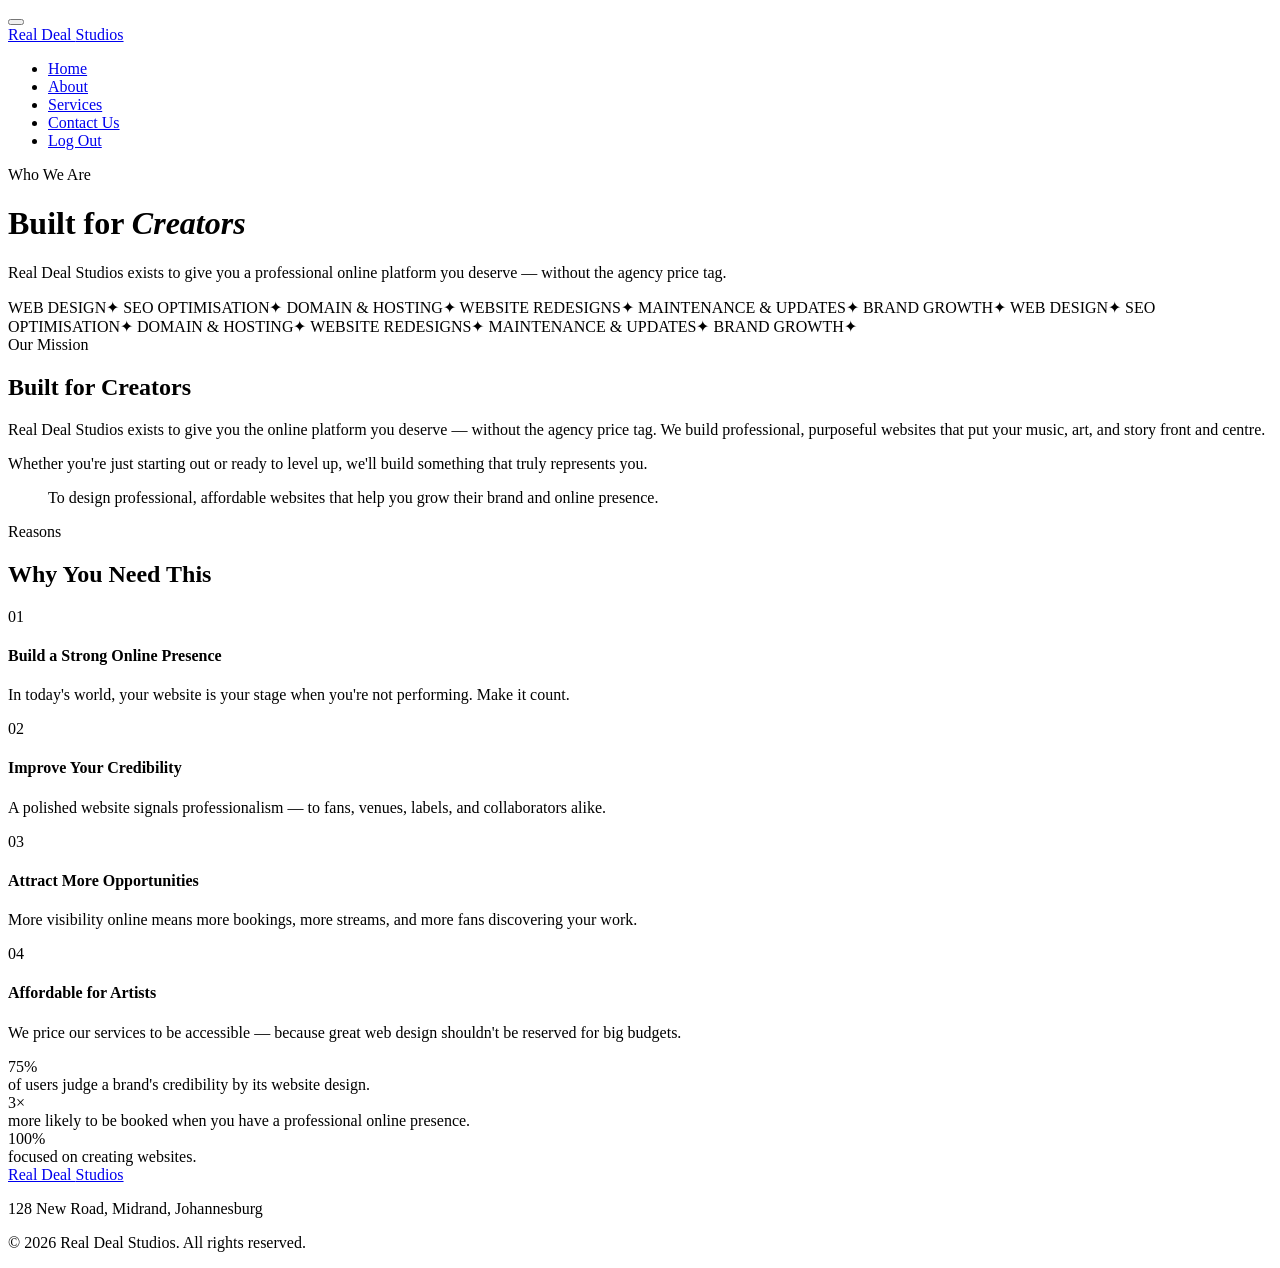
==== about.html @ 44bc61b6 "Add files via upload" ====
<!DOCTYPE html>
<html lang="en">
<head>
  <meta charset="UTF-8"/>
  <meta name="viewport" content="width=device-width, initial-scale=1.0"/>
  <title>About | Real Deal Studios</title>
  <meta name="description" content="Learn about Real Deal Studios — a South African web design studio built for creatives, artists, and musicians who deserve a professional online presence."/>
  <link href="https://fonts.googleapis.com/css2?family=Bebas+Neue&family=DM+Sans:ital,wght@0,300;0,400;0,500;1,300&family=Space+Mono:wght@400;700&display=swap" rel="stylesheet"/>
  <link rel="stylesheet" href="STYLE.css"/>
</head>
<body>

  <!-- NAV -->
  <nav aria-label="Main navigation">
    <button class="nav-toggle" id="navToggle" aria-label="Open navigation menu" aria-expanded="false" aria-controls="navMenu">
      <span></span><span></span><span></span>
    </button>
    <div class="nav-backdrop" id="navBackdrop"></div>
    <a href="INDEX.html" class="nav-logo">Real Deal <span>Studios</span></a>
    <ul id="navMenu" role="list">
      <li><a href="INDEX.html">Home</a></li>
      <li><a href="ABOUT.html" class="nav-cta" aria-current="page">About</a></li>
      <li><a href="SERVICES.html">Services</a></li>
      <li><a href="CONTACT.html">Contact Us</a></li>
      <li><a href="AUTH.html" class="nav-signout" id="signOutBtn" aria-label="Sign out of your account">Log Out</a></li>
    </ul>
  </nav>

  <!-- PAGE HERO -->
  <div class="page-hero" role="banner">
    <div class="grid-bg" aria-hidden="true"></div>
    <div class="page-hero-bg" aria-hidden="true"></div>
    <div class="page-hero-overlay" aria-hidden="true"></div>
    <div class="section-label">Who We Are</div>
    <h1>Built for <em>Creators</em></h1>
    <p>Real Deal Studios exists to give you a professional online platform you deserve — without the agency price tag.</p>
  </div>

  <!-- TICKER -->
  <div class="ticker-wrap" aria-hidden="true">
    <div class="ticker-inner">
      <span>WEB DESIGN</span><span class="ticker-dot">✦</span>
      <span>SEO OPTIMISATION</span><span class="ticker-dot">✦</span>
      <span>DOMAIN &amp; HOSTING</span><span class="ticker-dot">✦</span>
      <span>WEBSITE REDESIGNS</span><span class="ticker-dot">✦</span>
      <span>MAINTENANCE &amp; UPDATES</span><span class="ticker-dot">✦</span>
      <span>BRAND GROWTH</span><span class="ticker-dot">✦</span>
      <span>WEB DESIGN</span><span class="ticker-dot">✦</span>
      <span>SEO OPTIMISATION</span><span class="ticker-dot">✦</span>
      <span>DOMAIN &amp; HOSTING</span><span class="ticker-dot">✦</span>
      <span>WEBSITE REDESIGNS</span><span class="ticker-dot">✦</span>
      <span>MAINTENANCE &amp; UPDATES</span><span class="ticker-dot">✦</span>
      <span>BRAND GROWTH</span><span class="ticker-dot">✦</span>
    </div>
  </div>

  <!-- MISSION -->
  <section id="mission" aria-labelledby="mission-heading">
    <div class="mission-text">
      <div class="section-label">Our Mission</div>
      <h2 id="mission-heading">Built for <span style="color:var(--orange)">Creators</span></h2>
      <p>Real Deal Studios exists to give you the online platform you deserve — without the agency price tag. We build professional, purposeful websites that put your music, art, and story front and centre.</p>
      <p style="margin-top:1rem;">Whether you're just starting out or ready to level up, we'll build something that truly represents you.</p>
    </div>
    <div class="mission-quote">
      <blockquote>To design professional, affordable websites that help you grow their brand and online presence.</blockquote>
    </div>
  </section>

  <!-- WHY -->
  <section id="why" aria-labelledby="why-heading">
    <div>
      <div class="section-label">Reasons</div>
      <h2 id="why-heading">Why You <span style="color:var(--orange)">Need</span> This</h2>
      <div class="why-list">
        <div class="why-item">
          <div class="why-num" aria-hidden="true">01</div>
          <div>
            <h4>Build a Strong Online Presence</h4>
            <p>In today's world, your website is your stage when you're not performing. Make it count.</p>
          </div>
        </div>
        <div class="why-item">
          <div class="why-num" aria-hidden="true">02</div>
          <div>
            <h4>Improve Your Credibility</h4>
            <p>A polished website signals professionalism — to fans, venues, labels, and collaborators alike.</p>
          </div>
        </div>
        <div class="why-item">
          <div class="why-num" aria-hidden="true">03</div>
          <div>
            <h4>Attract More Opportunities</h4>
            <p>More visibility online means more bookings, more streams, and more fans discovering your work.</p>
          </div>
        </div>
        <div class="why-item">
          <div class="why-num" aria-hidden="true">04</div>
          <div>
            <h4>Affordable for Artists</h4>
            <p>We price our services to be accessible — because great web design shouldn't be reserved for big budgets.</p>
          </div>
        </div>
      </div>
    </div>
    <div class="why-visual" aria-label="Key statistics">
      <div class="stat-box">
        <div class="stat-num">75%</div>
        <div class="stat-label">of users judge a brand's credibility by its website design.</div>
      </div>
      <div class="stat-box">
        <div class="stat-num">3×</div>
        <div class="stat-label">more likely to be booked when you have a professional online presence.</div>
      </div>
      <div class="stat-box">
        <div class="stat-num">100%</div>
        <div class="stat-label">focused on creating websites.</div>
      </div>
    </div>
  </section>

  <!-- FOOTER -->
  <footer>
    <a href="INDEX.html" class="footer-logo">Real Deal <span>Studios</span></a>
    <p>128 New Road, Midrand, Johannesburg</p>
    <p>© 2026 Real Deal Studios. All rights reserved.</p>
  </footer>

  <script src="SCRIPT.js"></script>
</body>
</html>
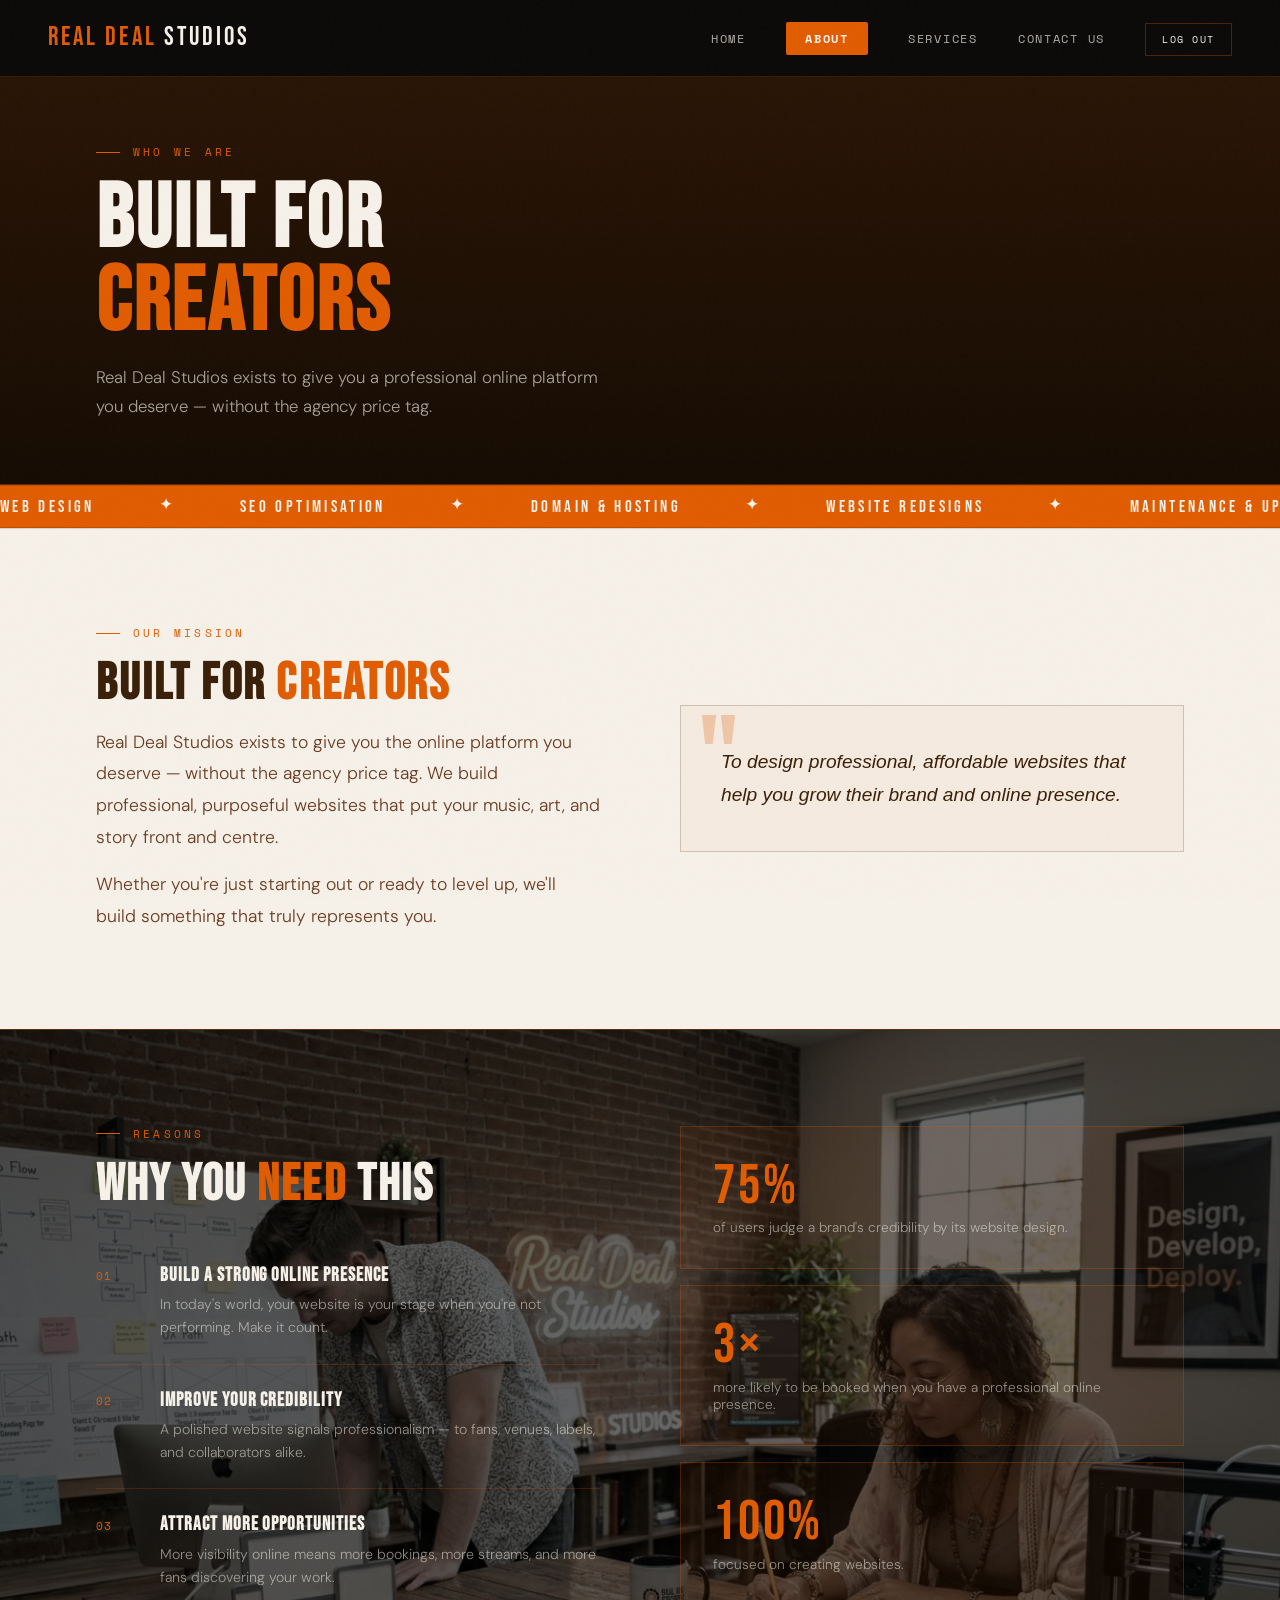
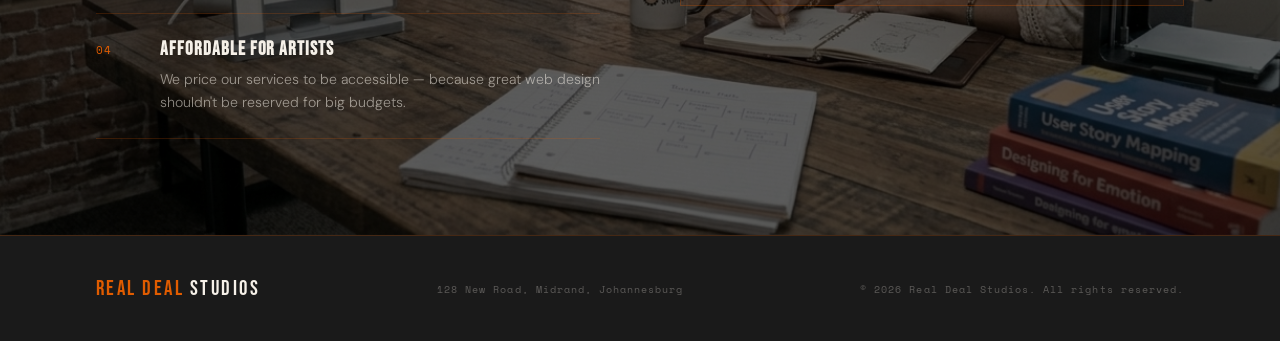
==== commit cb0f0841: "Fix case sensitivity in HTML links" ====
--- a/about.html
+++ b/about.html
@@ -6,7 +6,7 @@
   <title>About | Real Deal Studios</title>
   <meta name="description" content="Learn about Real Deal Studios — a South African web design studio built for creatives, artists, and musicians who deserve a professional online presence."/>
   <link href="https://fonts.googleapis.com/css2?family=Bebas+Neue&family=DM+Sans:ital,wght@0,300;0,400;0,500;1,300&family=Space+Mono:wght@400;700&display=swap" rel="stylesheet"/>
-  <link rel="stylesheet" href="STYLE.css"/>
+  <link rel="stylesheet" href="style.css"/>
 </head>
 <body>
 
@@ -16,13 +16,13 @@
       <span></span><span></span><span></span>
     </button>
     <div class="nav-backdrop" id="navBackdrop"></div>
-    <a href="INDEX.html" class="nav-logo">Real Deal <span>Studios</span></a>
+    <a href="index.html" class="nav-logo">Real Deal <span>Studios</span></a>
     <ul id="navMenu" role="list">
-      <li><a href="INDEX.html">Home</a></li>
-      <li><a href="ABOUT.html" class="nav-cta" aria-current="page">About</a></li>
-      <li><a href="SERVICES.html">Services</a></li>
-      <li><a href="CONTACT.html">Contact Us</a></li>
-      <li><a href="AUTH.html" class="nav-signout" id="signOutBtn" aria-label="Sign out of your account">Log Out</a></li>
+      <li><a href="index.html">Home</a></li>
+      <li><a href="about.html" class="nav-cta" aria-current="page">About</a></li>
+      <li><a href="services.html">Services</a></li>
+      <li><a href="contact.html">Contact Us</a></li>
+      <li><a href="auth.html" class="nav-signout" id="signOutBtn" aria-label="Sign out of your account">Log Out</a></li>
     </ul>
   </nav>
 
@@ -121,11 +121,11 @@
 
   <!-- FOOTER -->
   <footer>
-    <a href="INDEX.html" class="footer-logo">Real Deal <span>Studios</span></a>
+    <a href="index.html" class="footer-logo">Real Deal <span>Studios</span></a>
     <p>128 New Road, Midrand, Johannesburg</p>
     <p>© 2026 Real Deal Studios. All rights reserved.</p>
   </footer>
 
-  <script src="SCRIPT.js"></script>
+  <script src="script.js"></script>
 </body>
 </html>
--- a/style.css
+++ b/style.css
@@ -0,0 +1,239 @@
+/* ═══════════════════════════
+   REAL DEAL STUDIOS — STYLE.css
+═══════════════════════════ */
+
+:root {
+  --black: #0a0a0a; --white: #f5f0e8;
+  --orange: #e05c00; --ol: #ff7a1a;
+  --op: rgba(224,92,0,0.06);
+  --brown: #3b2009; --bm: #6b3a1f;
+  --mid: #1a1a1a; --border: rgba(224,92,0,0.22);
+  --fb: 'Bebas Neue', sans-serif;
+  --fm: 'Space Mono', monospace;
+  --fd: 'DM Sans', sans-serif;
+}
+
+*,*::before,*::after { box-sizing: border-box; margin: 0; padding: 0; }
+html { scroll-behavior: smooth; height: 100%; }
+
+body {
+  background: var(--black); color: var(--white);
+  font-family: var(--fd); font-weight: 300;
+  overflow-x: hidden; min-height: 100vh;
+}
+
+body::after {
+  content: ''; position: fixed; inset: 0;
+  background-image: url("data:image/svg+xml,%3Csvg viewBox='0 0 256 256' xmlns='http://www.w3.org/2000/svg'%3E%3Cfilter id='n'%3E%3CfeTurbulence type='fractalNoise' baseFrequency='0.9' numOctaves='4' stitchTiles='stitch'/%3E%3C/filter%3E%3Crect width='100%25' height='100%25' filter='url(%23n)' opacity='0.04'/%3E%3C/svg%3E");
+  pointer-events: none; z-index: 9999; opacity: 0.4;
+}
+
+/* ── NAV ── */
+nav {
+  position: fixed; top: 0; left: 0; right: 0; z-index: 500;
+  display: flex; justify-content: space-between; align-items: center;
+  padding: 1.4rem 3rem; border-bottom: 1px solid var(--border);
+  background: rgba(10,10,10,0.92); backdrop-filter: blur(12px);
+}
+.nav-logo { font-family: var(--fb); font-size: 1.6rem; letter-spacing: 0.12em; color: var(--orange); text-decoration: none; flex-shrink: 0; position: relative; z-index: 600; }
+.nav-logo span { color: var(--white); }
+nav ul { display: flex; gap: 2.5rem; list-style: none; align-items: center; }
+nav ul a { color: var(--white); text-decoration: none; font-family: var(--fm); font-size: 0.72rem; letter-spacing: 0.15em; text-transform: uppercase; opacity: 0.7; transition: opacity 0.2s, color 0.2s; }
+nav ul a:hover, nav ul a.active { opacity: 1; color: var(--ol); }
+.nav-cta { background: var(--orange) !important; color: var(--white) !important; opacity: 1 !important; padding: 0.5rem 1.2rem; border-radius: 2px; font-weight: 700 !important; transition: background 0.2s !important; }
+.nav-cta:hover { background: var(--ol) !important; }
+.nav-signout { font-family: var(--fm); font-size: 0.65rem; letter-spacing: 0.15em; text-transform: uppercase; color: rgb(253,248,241) !important; border: 1px solid rgba(224,92,0,0.3); padding: 0.45rem 1rem; opacity: 1 !important; transition: color 0.2s, border-color 0.2s; }
+.nav-signout:hover { color: var(--orange) !important; border-color: var(--orange); }
+
+/* ── HAMBURGER ── */
+.nav-toggle { display: none; flex-direction: column; justify-content: center; align-items: center; gap: 5px; width: 42px; height: 42px; background: none; border: 1px solid rgba(224,92,0,0.35); cursor: pointer; padding: 9px; position: relative; z-index: 600; }
+.nav-toggle span { display: block; width: 20px; height: 1.5px; background: var(--white); border-radius: 1px; transition: transform 0.35s cubic-bezier(0.16,1,0.3,1), opacity 0.25s; transform-origin: center; }
+.nav-toggle.open span:nth-child(1) { transform: translateY(6.5px) rotate(45deg); }
+.nav-toggle.open span:nth-child(2) { opacity: 0; transform: scaleX(0); }
+.nav-toggle.open span:nth-child(3) { transform: translateY(-6.5px) rotate(-45deg); }
+.nav-backdrop { display: none; }
+
+/* ── BUTTONS ── */
+.btn-group { display: flex; gap: 1rem; flex-wrap: wrap; }
+.btn-primary, .btn-outline { font-family: var(--fm); font-size: 0.75rem; letter-spacing: 0.15em; text-transform: uppercase; font-weight: 700; cursor: pointer; text-decoration: none; display: inline-flex; align-items: center; gap: 0.6rem; padding: 0.9rem 2rem; transition: transform 0.2s, background 0.2s, border-color 0.2s, color 0.2s; }
+.btn-primary { background: var(--orange); color: var(--white); border: none; }
+.btn-primary:hover { transform: translateY(-2px); background: var(--ol); }
+.btn-outline { background: transparent; color: var(--white); border: 1px solid rgba(224,92,0,0.45); }
+.btn-outline:hover { border-color: var(--orange); color: var(--ol); }
+
+/* ── SECTIONS ── */
+section { padding: 6rem; }
+.section-label { font-family: var(--fm); font-size: 0.68rem; letter-spacing: 0.3em; text-transform: uppercase; color: var(--orange); margin-bottom: 1.2rem; display: flex; align-items: center; gap: 0.8rem; }
+.section-label::before { content: ''; display: inline-block; width: 1.5rem; height: 1px; background: var(--orange); }
+
+h1, h2 { font-family: var(--fb); line-height: 0.92; color: var(--white); }
+h1 { font-size: clamp(4rem,7vw,7rem); letter-spacing: 0.03em; margin-bottom: 1.8rem; }
+h1 em { font-style: normal; color: var(--orange); display: block; }
+h2 { font-size: clamp(2.8rem,4vw,4rem); letter-spacing: 0.04em; margin-bottom: 1rem; }
+
+/* ── PAGE HERO ── */
+.page-hero { min-height: 42vh; display: flex; flex-direction: column; justify-content: flex-end; padding: 9rem 6rem 4rem; background: var(--brown); position: relative; overflow: hidden; border-bottom: 1px solid var(--border); }
+.page-hero h1 { font-size: clamp(3.5rem,7vw,6.5rem); position: relative; z-index: 2; margin-bottom: 0; }
+.page-hero h1 em { color: var(--orange); }
+.page-hero p { font-size: 1.05rem; color: rgba(245,240,232,0.65); max-width: 520px; margin-top: 1.2rem; line-height: 1.7; position: relative; z-index: 2; }
+.page-hero .section-label { position: relative; z-index: 2; }
+.page-hero-bg { position: absolute; inset: 0; background-size: cover; background-position: center top; background-repeat: no-repeat; z-index: 0; }
+.page-hero-overlay { position: absolute; inset: 0; z-index: 1; pointer-events: none; background: linear-gradient(to bottom, rgba(26,11,2,0.45), rgba(10,5,1,0.75)); }
+
+.about-hero    .page-hero-bg { background-image: url("about.png"); }
+.services-hero .page-hero-bg { background-image: url("services.png"); }
+.why-hero      .page-hero-bg { background-image: url("real.png"); filter: saturate(0.6) brightness(0.4); }
+.contact-hero  .page-hero-bg { background-image: url("office.png"); }
+
+/* ── INDEX HERO ── */
+#hero { min-height: 100vh; display: grid; grid-template-columns: 1fr 1fr; position: relative; overflow: hidden; background: var(--brown); }
+#hero::before { content: ''; position: absolute; inset: 0; background: url("studioimage.png") center/cover no-repeat; filter: saturate(0.6) brightness(0.4); z-index: 0; }
+.hero-left { display: flex; flex-direction: column; justify-content: center; padding: 10rem 4rem 6rem 6rem; position: relative; z-index: 2; }
+.hero-tag { font-family: var(--fm); font-size: 0.7rem; letter-spacing: 0.3em; text-transform: uppercase; color: var(--ol); margin-bottom: 1.6rem; display: flex; align-items: center; gap: 0.8rem; }
+.hero-tag::before { content: ''; display: inline-block; width: 2rem; height: 1px; background: var(--orange); }
+.hero-sub { font-size: 1.05rem; line-height: 1.7; color: rgba(245,240,232,0.65); max-width: 440px; margin-bottom: 2.8rem; }
+.hero-right { position: relative; display: flex; align-items: center; justify-content: center; overflow: hidden; z-index: 2; }
+.hero-divider { position: absolute; top: 0; bottom: 0; left: 50%; width: 1px; background: var(--border); transform: rotate(3deg) scaleY(1.2); }
+
+/* ── TICKER ── */
+.ticker-wrap { overflow: hidden; background: var(--orange); padding: 0.65rem 0; border-top: 1px solid rgba(0,0,0,0.15); border-bottom: 1px solid rgba(0,0,0,0.15); }
+.ticker-inner { display: flex; animation: ticker 22s linear infinite; white-space: nowrap; }
+.ticker-inner span { font-family: var(--fb); font-size: 1.05rem; letter-spacing: 0.2em; color: var(--white); padding-right: 4rem; }
+.ticker-dot { color: var(--brown); font-size: 1.3rem; line-height: 1; }
+@keyframes ticker { to { transform: translateX(-50%); } }
+
+/* ── MISSION ── */
+#mission { background: var(--white); color: var(--brown); display: grid; grid-template-columns: 1fr 1fr; gap: 5rem; align-items: center; border-top: 1px solid rgba(59,32,9,0.15); }
+#mission .section-label { color: var(--orange); }
+#mission .section-label::before { background: var(--orange); }
+#mission h2 { color: var(--brown); }
+.mission-text p { font-size: 1.1rem; line-height: 1.8; color: var(--bm); margin-top: 1.2rem; }
+.mission-quote { position: relative; padding: 2.5rem; border: 1px solid rgba(59,32,9,0.2); background: rgba(224,92,0,0.04); }
+.mission-quote::before { content: '"'; font-family: var(--fb); font-size: 8rem; line-height: 0.7; color: var(--orange); opacity: 0.25; position: absolute; top: 1rem; left: 1rem; }
+.mission-quote blockquote { font-family: var(--fd); font-size: 1.2rem; font-style: italic; line-height: 1.7; color: var(--brown); position: relative; z-index: 1; }
+
+/* ── SERVICES ── */
+#services { border-top: 1px solid var(--border); background: var(--black); }
+#services h2 { margin-bottom: 3.5rem; }
+.services-grid { display: grid; grid-template-columns: repeat(auto-fit,minmax(260px,1fr)); gap: 1.5px; background: var(--border); border: 1px solid var(--border); }
+.service-card { background: var(--black); padding: 2.5rem; transition: background 0.3s; position: relative; overflow: hidden; }
+.service-card::after { content: ''; position: absolute; bottom: 0; left: 0; right: 0; height: 2px; background: var(--orange); transform: scaleX(0); transition: transform 0.35s ease; }
+.service-card:hover { background: var(--op); }
+.service-card:hover::after { transform: scaleX(1); }
+.service-icon { font-size: 2rem; margin-bottom: 1.2rem; display: block; }
+.service-card h3 { font-family: var(--fb); font-size: 1.5rem; letter-spacing: 0.05em; color: var(--ol); margin-bottom: 0.8rem; }
+.service-card p { font-size: 0.9rem; line-height: 1.7; color: rgba(245,240,232,0.55); }
+
+/* ── WHY ── */
+#why { background: var(--brown); border-top: 1px solid var(--border); display: grid; grid-template-columns: 1fr 1fr; gap: 5rem; align-items: start; position: relative; }
+#why::before { content: ''; position: absolute; inset: 0; background: url("deal.png") center/cover no-repeat; filter: saturate(0.6) brightness(0.4); z-index: 0; }
+#why > * { position: relative; z-index: 1; }
+#why h2 { color: var(--white); }
+.why-list { margin-top: 2rem; }
+.why-item { display: flex; gap: 1.5rem; padding: 1.5rem 0; border-bottom: 1px solid rgba(224,92,0,0.2); }
+.why-num { font-family: var(--fm); font-size: 0.7rem; color: var(--orange); letter-spacing: 0.1em; min-width: 2.5rem; padding-top: 0.2rem; }
+.why-item h4 { font-family: var(--fb); font-size: 1.2rem; letter-spacing: 0.05em; margin-bottom: 0.4rem; color: var(--white); }
+.why-item p { font-size: 0.88rem; line-height: 1.65; color: rgba(245,240,232,0.55); }
+.why-visual { display: flex; flex-direction: column; gap: 1rem; }
+.stat-box { border: 1px solid rgba(224,92,0,0.25); padding: 2rem; background: rgba(224,92,0,0.06); }
+.stat-num { font-family: var(--fb); font-size: 3.5rem; letter-spacing: 0.05em; color: var(--orange); line-height: 1; }
+.stat-label { font-size: 0.85rem; color: rgba(245,240,232,0.55); margin-top: 0.3rem; }
+
+/* ── CTA ── */
+#cta { text-align: center; border-top: 1px solid var(--border); padding: 7rem 6rem; position: relative; overflow: hidden; background: var(--black); }
+#cta::before { content: 'REAL DEAL'; font-family: var(--fb); font-size: 20vw; position: absolute; top: 50%; left: 50%; transform: translate(-50%,-50%); color: rgba(224,92,0,0.04); white-space: nowrap; pointer-events: none; letter-spacing: 0.05em; }
+#cta h2 { font-size: clamp(3rem,5vw,5rem); margin-bottom: 1rem; }
+#cta p { font-size: 1.05rem; color: rgba(245,240,232,0.6); max-width: 500px; margin: 0 auto 2.5rem; line-height: 1.7; }
+
+/* ── CONTACT ── */
+.contact-grid { display: grid; grid-template-columns: 1fr 1fr; gap: 5rem; align-items: start; }
+.contact-info { display: flex; flex-direction: column; gap: 2rem; }
+.contact-item h4 { font-family: var(--fb); font-size: 1.1rem; color: var(--orange); letter-spacing: 0.08em; margin-bottom: 0.4rem; }
+.contact-item p { font-size: 0.95rem; color: rgba(245,240,232,0.6); line-height: 1.6; }
+.contact-item a { color: var(--ol); text-decoration: none; }
+.contact-item a:hover { color: var(--orange); }
+.contact-form { display: flex; flex-direction: column; gap: 1.2rem; }
+.form-group { display: flex; flex-direction: column; gap: 0.4rem; }
+.form-group label { font-family: var(--fm); font-size: 0.65rem; letter-spacing: 0.2em; text-transform: uppercase; color: var(--orange); }
+.form-group input, .form-group textarea, .form-group select { background: var(--mid); border: 1px solid var(--border); color: var(--white); padding: 0.85rem 1rem; font-family: var(--fd); font-size: 0.95rem; outline: none; transition: border-color 0.2s; width: 100%; border-radius: 0; appearance: none; }
+.form-group input:focus, .form-group textarea:focus, .form-group select:focus { border-color: var(--orange); }
+.form-group textarea { resize: vertical; min-height: 140px; }
+.form-group select option { background: var(--mid); }
+
+/* ── ABOUT ── */
+.about-grid { display: grid; grid-template-columns: 1fr 1fr; gap: 5rem; align-items: center; }
+.about-values { margin-top: 3rem; }
+.value-item { display: flex; gap: 1.5rem; padding: 1.5rem 0; border-bottom: 1px solid var(--border); }
+.value-icon { font-size: 1.5rem; min-width: 2.5rem; }
+.value-item h4 { font-family: var(--fb); font-size: 1.15rem; color: var(--ol); letter-spacing: 0.05em; margin-bottom: 0.3rem; }
+.value-item p { font-size: 0.88rem; color: rgba(245,240,232,0.55); line-height: 1.6; }
+.about-visual { background: var(--brown); border: 1px solid var(--border); padding: 3rem; display: flex; flex-direction: column; gap: 2rem; }
+.about-stat { border-bottom: 1px solid rgba(224,92,0,0.2); padding-bottom: 1.5rem; }
+.about-stat:last-child { border-bottom: none; padding-bottom: 0; }
+.about-stat .stat-num { font-size: 3rem; }
+.values-section { position: relative; overflow: hidden; }
+.values-section::before { content: ''; position: absolute; inset: 0; background: url("real.png") center/cover no-repeat; z-index: 0; }
+.values-section > * { position: relative; z-index: 1; }
+.values-section p, .values-section .value-item p { font-weight: 600; color: #fff; text-shadow: 0 1px 8px rgba(0,0,0,0.9), 0 2px 20px rgba(0,0,0,0.8); }
+
+/* ── FOOTER ── */
+footer { background: var(--mid); border-top: 1px solid var(--border); padding: 2.5rem 6rem; display: flex; justify-content: space-between; align-items: center; flex-wrap: wrap; gap: 1rem; }
+.footer-logo { font-family: var(--fb); font-size: 1.3rem; letter-spacing: 0.12em; color: var(--orange); text-decoration: none; }
+.footer-logo span { color: var(--white); }
+.footer-links { display: flex; gap: 2rem; list-style: none; }
+.footer-links a { font-family: var(--fm); font-size: 0.65rem; color: rgba(245,240,232,0.4); text-decoration: none; letter-spacing: 0.1em; text-transform: uppercase; transition: color 0.2s; }
+.footer-links a:hover { color: var(--ol); }
+footer p { font-family: var(--fm); font-size: 0.65rem; color: rgba(245,240,232,0.3); letter-spacing: 0.1em; }
+
+/* ── WHATSAPP ── */
+.whatsapp-popup { position: fixed; bottom: 30px; right: 30px; width: 75px; height: 75px; background: #25D366; border-radius: 50%; display: flex; justify-content: center; align-items: center; text-decoration: none; z-index: 9998; box-shadow: 0 8px 25px rgba(37,211,102,0.5); animation: wp-pulse 2s infinite; transition: all 0.3s ease; }
+.whatsapp-popup i { color: white; font-size: 40px; }
+.whatsapp-popup:hover { transform: scale(1.15); box-shadow: 0 12px 35px rgba(37,211,102,0.7); }
+@keyframes wp-pulse { 0%,100% { transform: scale(1); box-shadow: 0 0 0 0 rgba(37,211,102,0.7); } 70% { transform: scale(1.05); box-shadow: 0 0 0 20px rgba(37,211,102,0); } }
+
+/* ── ANIMATIONS ── */
+.fade-up { opacity: 0; transform: translateY(30px); animation: fadeUp 0.8s ease forwards; }
+@keyframes fadeUp { to { opacity: 1; transform: translateY(0); } }
+.delay-1 { animation-delay: 0.15s; }
+.delay-2 { animation-delay: 0.3s; }
+.delay-3 { animation-delay: 0.45s; }
+.delay-4 { animation-delay: 0.6s; }
+
+/* ════════════════════════
+   MOBILE — 900px
+════════════════════════ */
+@media (max-width: 900px) {
+  nav { padding: 1.1rem 1.5rem; }
+  .nav-toggle { display: flex; }
+  nav ul { flex-direction: column; position: fixed; top: 0; right: -100%; width: min(300px,82vw); height: 100vh; background: rgba(8,4,1,0.97); backdrop-filter: blur(18px); border-left: 1px solid rgba(224,92,0,0.2); padding: 5.5rem 2rem 2.5rem; gap: 0; transition: right 0.4s cubic-bezier(0.16,1,0.3,1); z-index: 550; list-style: none; align-items: flex-start; overflow-y: auto; }
+  nav ul.open { right: 0; }
+  nav ul li { width: 100%; border-bottom: 1px solid rgba(224,92,0,0.1); }
+  nav ul li:last-child { border-bottom: none; }
+  nav ul a { display: block; padding: 1rem 0; font-size: 0.8rem; opacity: 1; color: rgba(245,240,232,0.65); }
+  nav ul a.nav-cta { display: inline-block; margin-top: 1.2rem; padding: 0.65rem 1.4rem; border-radius: 2px; }
+  nav ul a.nav-signout { display: inline-block; margin-top: 0.5rem; padding: 0.6rem 1rem; }
+  .nav-backdrop { display: block; position: fixed; inset: 0; background: rgba(0,0,0,0.6); z-index: 540; opacity: 0; pointer-events: none; transition: opacity 0.3s; }
+  .nav-backdrop.open { opacity: 1; pointer-events: all; }
+
+  #hero { grid-template-columns: 1fr; min-height: auto; }
+  .hero-left { padding: 7rem 2rem 3rem; }
+  .hero-right { display: none; }
+  section { padding: 4rem 2rem; }
+  .page-hero { padding: 7rem 2rem 3rem; }
+  #mission, #why, .contact-grid, .about-grid { grid-template-columns: 1fr; gap: 3rem; }
+  h1 { font-size: 3rem; } h2 { font-size: 2.4rem; }
+  footer { padding: 2rem; flex-direction: column; text-align: center; }
+  .footer-links { justify-content: center; flex-wrap: wrap; }
+  #cta { padding: 5rem 2rem; }
+  #cta::before { font-size: 30vw; }
+  .btn-group { flex-direction: column; align-items: flex-start; }
+  #why { padding: 4rem 2rem; }
+  .services-grid { grid-template-columns: 1fr; }
+}
+
+@media (max-width: 480px) {
+  h1 { font-size: 2.4rem; } h2 { font-size: 2rem; }
+  .hero-left { padding: 6rem 1.5rem 2.5rem; }
+  section, .page-hero { padding: 3rem 1.5rem; }
+  footer { padding: 1.5rem; }
+}
